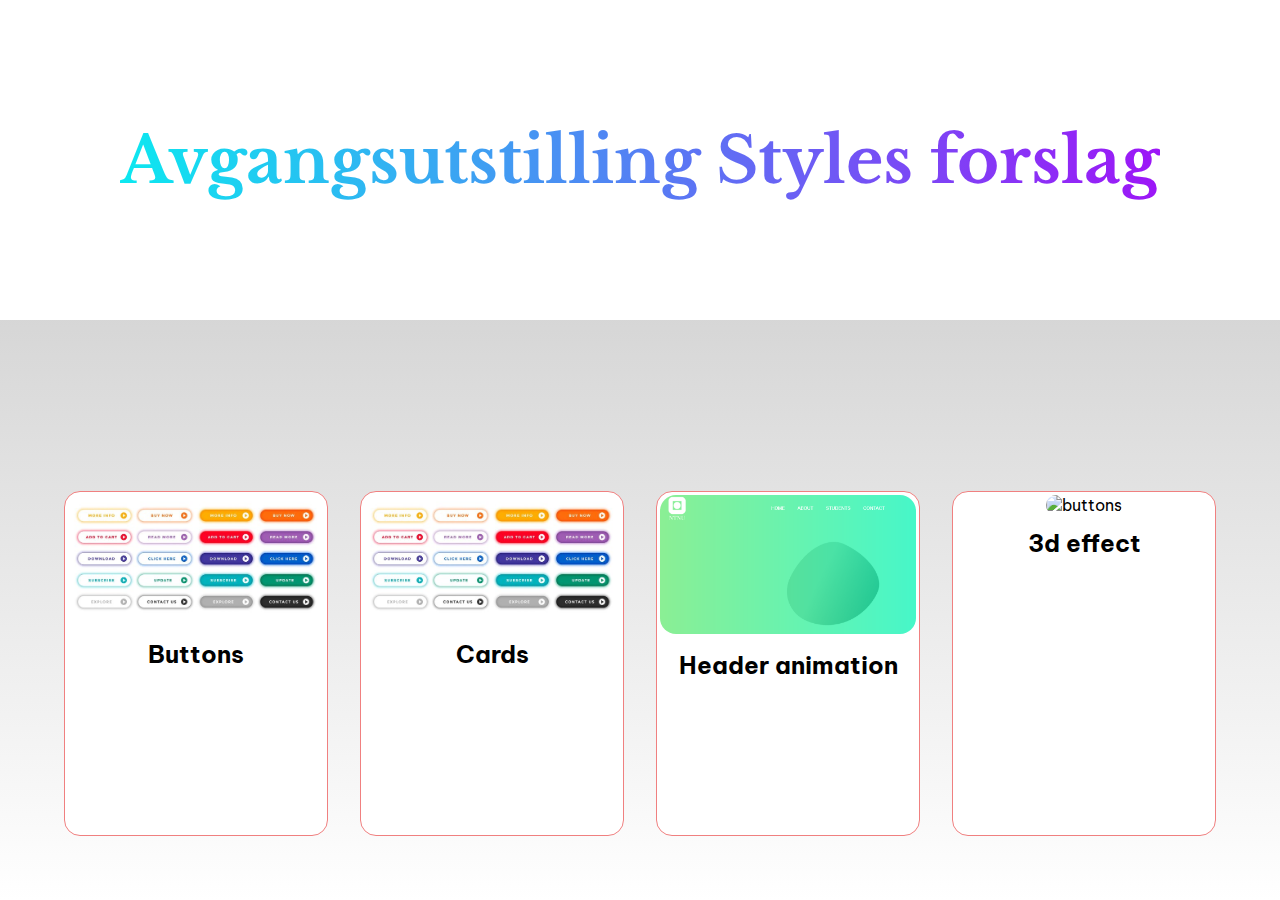
==== index.html @ 2708cb9b "PIXI 3D effect page" ====
<!DOCTYPE html>
<html lang="en">

<head>
    <meta charset="UTF-8">
    <meta http-equiv="X-UA-Compatible" content="IE=edge">
    <meta name="viewport" content="width=device-width, initial-scale=1.0">
    <link rel="stylesheet" href="styles.css">
    <title>ExhibitStyles</title>
</head>

<body>
    <header>
        <h1>Avgangsutstilling Styles forslag</h1>
    </header>
    <section id="main">
        <script>
            let pages = [
                {
                    title: 'buttons',
                    img: 'buttons_thumbnail.jpg'
                },
                {
                    title: 'cards',
                    img: 'buttons_thumbnail.jpg'
                },
                {
                    title: 'header_animation',
                    img: 'header_animation.png',
                    
                },
                {
                    title: '3d_effect',
                    img: '3d_effect.png',
                    
                },

            ]

            document.getElementById('main').innerHTML = pages.map(item =>
                `<div class="card">
                    <a href="pages/${item.title}">
                        <img alt="buttons" src="img/${item.img}" />
                        <h2>${item.title.charAt(0).toUpperCase() + item.title.slice(1).replace(/_/i, ' ')}</h2>
                    </a>
                </div>`
            ).join('')
        </script>
    </section>
</body>

</html>
---- styles.css ----
@import url("https://fonts.googleapis.com/css2?family=Be+Vietnam+Pro:wght@100;400&family=Josefin+Sans:wght@200&family=Libre+Baskerville:wght@700&family=Oswald:wght@200;500&family=Outfit:wght@200&family=Roboto+Mono:wght@100;400&display=swap");
* {
    margin: 0;
    padding: 0;
}
a {
    text-decoration: none;
    color: inherit;
}
body {
    background: linear-gradient(rgb(192, 192, 192), rgb(255, 255, 255));
    min-height: 100vh;
    display: grid;
}
header {
    height: 20rem;
    background: white;
    width: 100%;
    display: grid;
    text-align: center;
}
header h1 {
    margin: auto;
    font-family: "Libre Baskerville", serif;
    font-size: 4rem;
    background: linear-gradient(to right, rgb(12, 232, 240), rgb(157, 22, 247));
    -webkit-background-clip: text;
    -webkit-text-fill-color: transparent;
}
section {
    margin: 2rem 4rem;
    display: grid;
    gap: 2rem 2rem;
    grid-auto-columns: 1fr 1fr;
    grid-template-columns: 1fr 1fr 1fr 1fr;
    grid-template-rows: 1fr;
    grid-template-areas:
        ". . . ."
        ". . . .";
}
.card {
    position: relative;
    background: white;
    border: 1px solid lightcoral;
    border-radius: 1rem;
    padding: 0.2rem;
    display: grid;
    font-family: "Be Vietnam Pro", serif;
    text-align: center;
    transition: all 0.3s ease-in-out;
}
.card img {
    margin: 0 auto;
    border-radius: 1rem;
    width: 100%;
}
.card h2 {
    padding: 0.8rem;
    text-decoration: none;
}
.card:hover {
    transform: translate(3px, -3px);
    box-shadow: -3px 3px 15px rgba(0, 0, 0, 0.3);
}
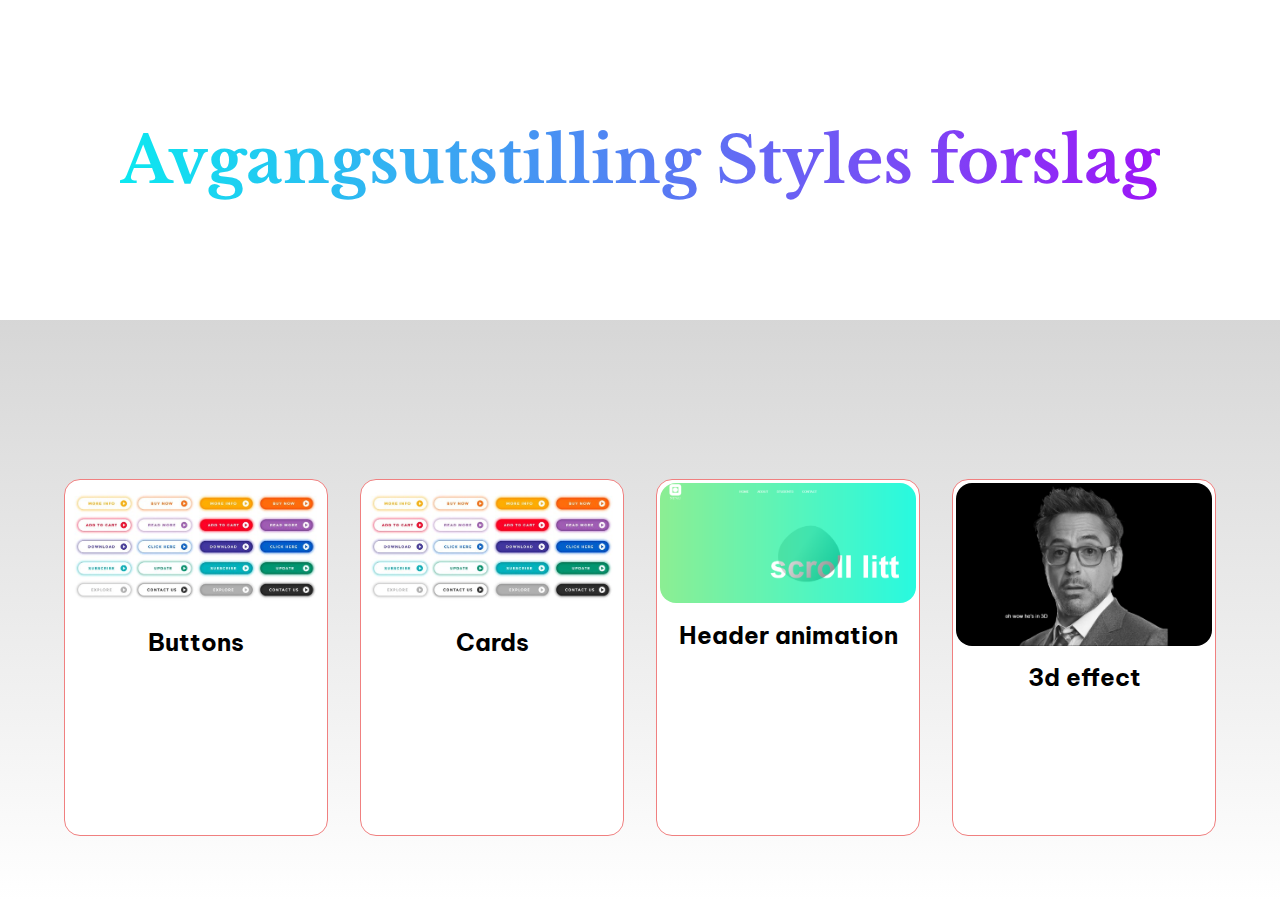
==== commit 06bb2641: "minor fixes" ====
--- a/index.html
+++ b/index.html
@@ -31,7 +31,7 @@
                 },
                 {
                     title: '3d_effect',
-                    img: '3d_effect.png',
+                    img: 'robert.png',
                     
                 },
 
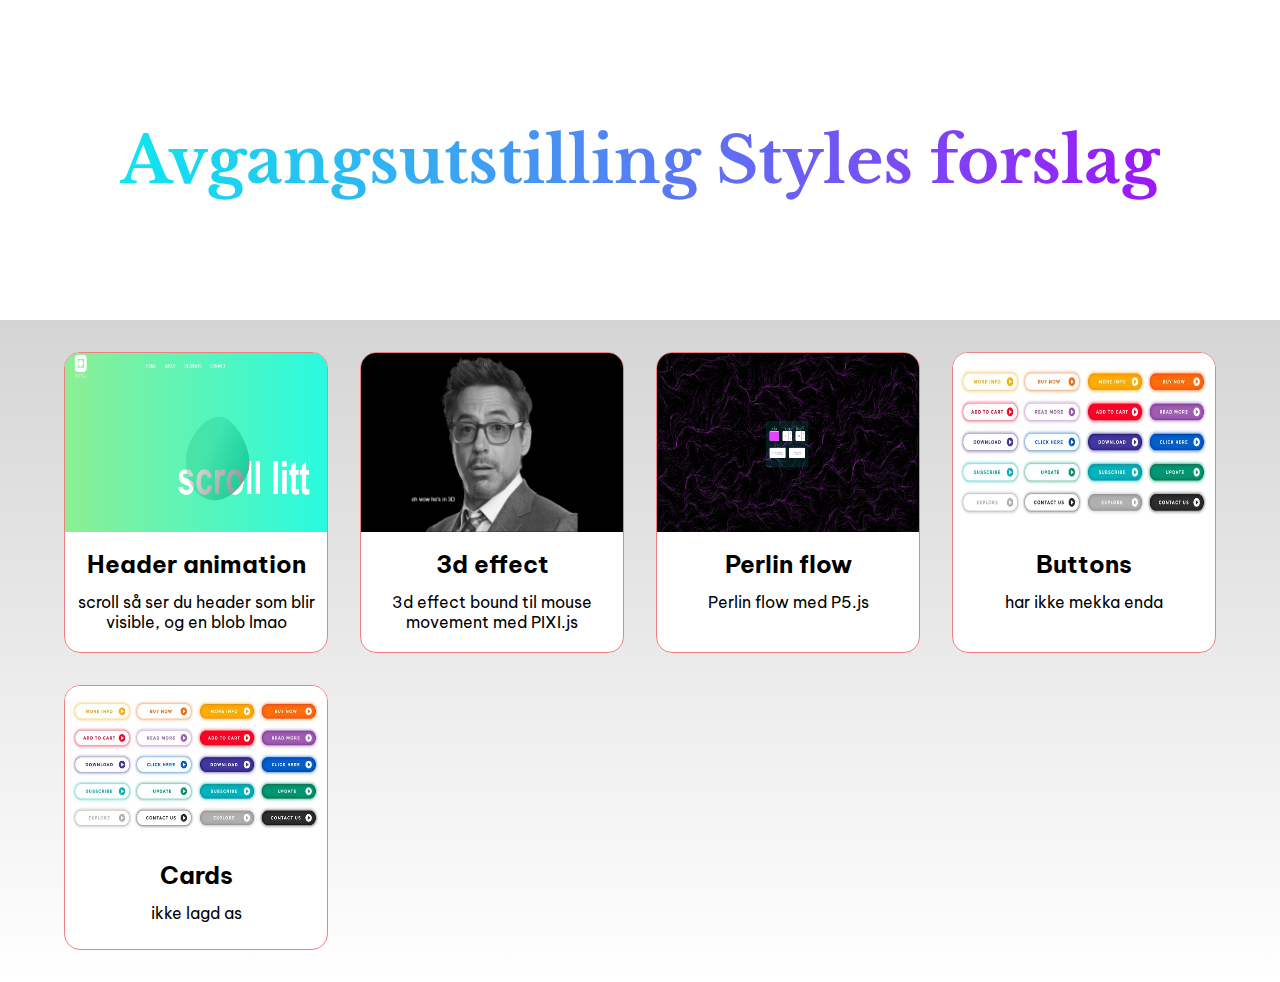
==== commit 88cee88e: "added wayfinding and some updated styles" ====
--- a/index.html
+++ b/index.html
@@ -5,6 +5,7 @@
     <meta charset="UTF-8">
     <meta http-equiv="X-UA-Compatible" content="IE=edge">
     <meta name="viewport" content="width=device-width, initial-scale=1.0">
+    <link rel="shortcut icon" type="image/jpg" href="../img/pixie.png" />
     <link rel="stylesheet" href="styles.css">
     <title>ExhibitStyles</title>
 </head>
@@ -17,22 +18,31 @@
         <script>
             let pages = [
                 {
-                    title: 'buttons',
-                    img: 'buttons_thumbnail.jpg'
-                },
-                {
-                    title: 'cards',
-                    img: 'buttons_thumbnail.jpg'
-                },
-                {
                     title: 'header_animation',
                     img: 'header_animation.png',
-                    
+                    desc: 'scroll så ser du header som blir visible, og en blob lmao'
                 },
                 {
                     title: '3d_effect',
                     img: 'robert.png',
-                    
+                    desc: '3d effect bound til mouse movement med PIXI.js'
+
+                },
+                {
+                    title: 'Perlin_flow',
+                    img: 'perlin.png',
+                    desc: 'Perlin flow med P5.js '
+
+                },
+                {
+                    title: 'buttons',
+                    img: 'buttons_thumbnail.jpg',
+                    desc: 'har ikke mekka enda'
+                },
+                {
+                    title: 'cards',
+                    img: 'buttons_thumbnail.jpg',
+                    desc: 'ikke lagd as'
                 },
 
             ]
@@ -41,7 +51,10 @@
                 `<div class="card">
                     <a href="pages/${item.title}">
                         <img alt="buttons" src="img/${item.img}" />
-                        <h2>${item.title.charAt(0).toUpperCase() + item.title.slice(1).replace(/_/i, ' ')}</h2>
+                        <div class="info">
+                            <h2>${item.title.charAt(0).toUpperCase() + item.title.slice(1).replace(/_/i, ' ')}</h2>
+                            <p>${item.desc}</p>
+                        </div>
                     </a>
                 </div>`
             ).join('')
--- a/styles.css
+++ b/styles.css
@@ -43,21 +43,30 @@
     background: white;
     border: 1px solid lightcoral;
     border-radius: 1rem;
-    padding: 0.2rem;
     display: grid;
     font-family: "Be Vietnam Pro", serif;
     text-align: center;
     transition: all 0.3s ease-in-out;
+    overflow: hidden;
 }
 .card img {
     margin: 0 auto;
-    border-radius: 1rem;
     width: 100%;
+    height: 60%;
+    user-drag: none;
+    -webkit-user-drag: none;
+    user-select: none;
+    -moz-user-select: none;
+    -webkit-user-select: none;
+    -ms-user-select: none;
 }
 .card h2 {
     padding: 0.8rem;
     text-decoration: none;
 }
+.info{
+    height: 8rem;
+}
 .card:hover {
     transform: translate(3px, -3px);
     box-shadow: -3px 3px 15px rgba(0, 0, 0, 0.3);
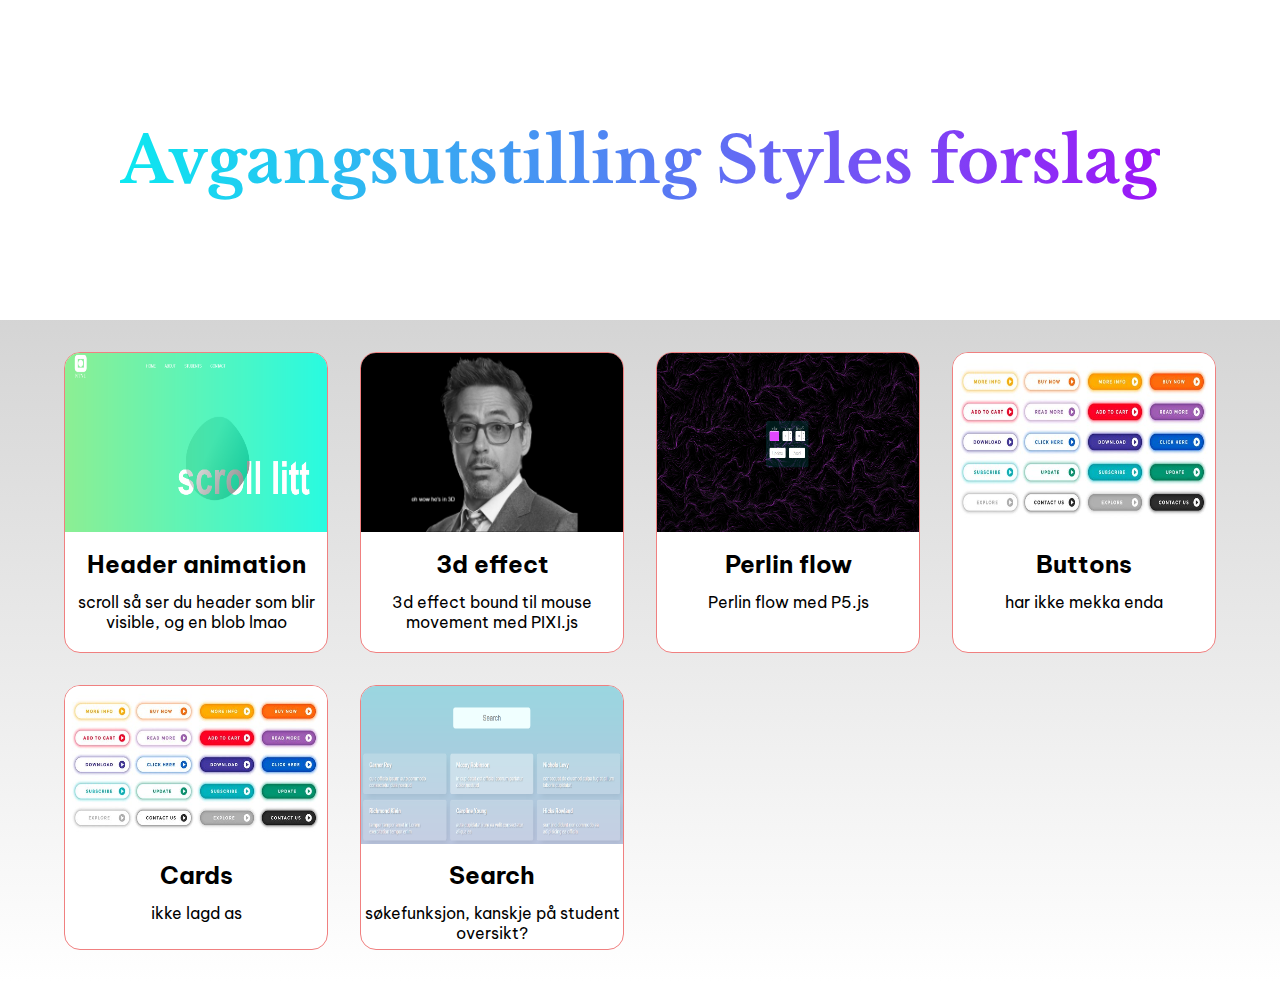
==== commit 3cd2a502: "added buttons page" ====
--- a/index.html
+++ b/index.html
@@ -20,36 +20,47 @@
                 {
                     title: 'header_animation',
                     img: 'header_animation.png',
-                    desc: 'scroll så ser du header som blir visible, og en blob lmao'
+                    desc: 'scroll så ser du header som blir visible, og en blob lmao',
+                    href:'pages/header_animation'
                 },
                 {
                     title: '3d_effect',
                     img: 'robert.png',
-                    desc: '3d effect bound til mouse movement med PIXI.js'
+                    desc: '3d effect bound til mouse movement med PIXI.js',
+                    href:'pages/3d_effect'
 
                 },
                 {
                     title: 'Perlin_flow',
                     img: 'perlin.png',
-                    desc: 'Perlin flow med P5.js '
+                    desc: 'Perlin flow med P5.js ',
+                    href:'pages/perlin_flow'
 
                 },
                 {
                     title: 'buttons',
                     img: 'buttons_thumbnail.jpg',
-                    desc: 'har ikke mekka enda'
+                    desc: 'har ikke mekka enda',
+                    href:'pages/buttons'
                 },
                 {
                     title: 'cards',
                     img: 'buttons_thumbnail.jpg',
-                    desc: 'ikke lagd as'
+                    desc: 'ikke lagd as',
+                    href:'pages/cards'
+                },
+                {
+                    title: 'search',
+                    img: 'search.png',
+                    desc: 'søkefunksjon, kanskje på student oversikt?',
+                    href:'https://simple-search-firebase.web.app/'
                 },
 
             ]
 
             document.getElementById('main').innerHTML = pages.map(item =>
                 `<div class="card">
-                    <a href="pages/${item.title}">
+                    <a href="${item.href}">
                         <img alt="buttons" src="img/${item.img}" />
                         <div class="info">
                             <h2>${item.title.charAt(0).toUpperCase() + item.title.slice(1).replace(/_/i, ' ')}</h2>
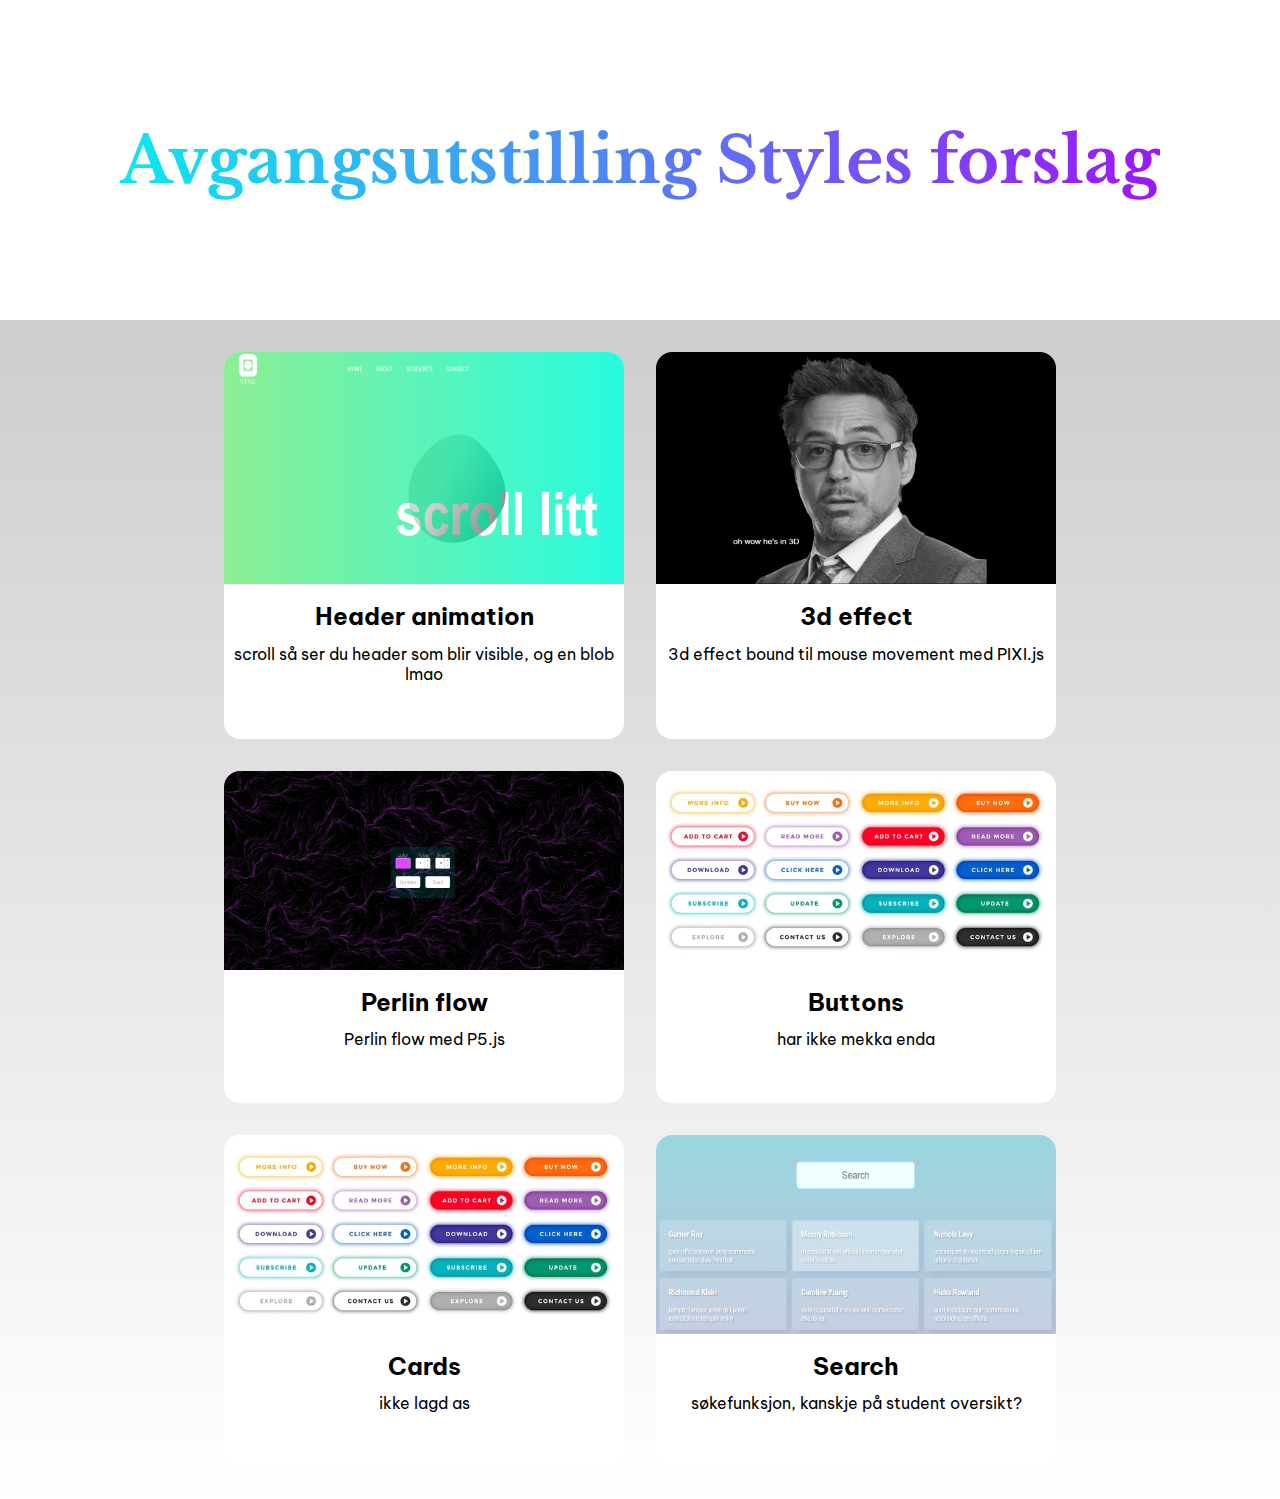
==== commit 7f1bfb56: "frontpage more responsive" ====
--- a/index.html
+++ b/index.html
@@ -14,51 +14,50 @@
     <header>
         <h1>Avgangsutstilling Styles forslag</h1>
     </header>
-    <section id="main">
+    <main id="content">
         <script>
             let pages = [
                 {
                     title: 'header_animation',
                     img: 'header_animation.png',
                     desc: 'scroll så ser du header som blir visible, og en blob lmao',
-                    href:'pages/header_animation'
+                    href: 'pages/header_animation'
                 },
                 {
                     title: '3d_effect',
                     img: 'robert.png',
                     desc: '3d effect bound til mouse movement med PIXI.js',
-                    href:'pages/3d_effect'
+                    href: 'pages/3d_effect'
 
                 },
                 {
                     title: 'Perlin_flow',
                     img: 'perlin.png',
                     desc: 'Perlin flow med P5.js ',
-                    href:'pages/perlin_flow'
+                    href: 'pages/perlin_flow'
 
                 },
                 {
                     title: 'buttons',
                     img: 'buttons_thumbnail.jpg',
                     desc: 'har ikke mekka enda',
-                    href:'pages/buttons'
+                    href: 'pages/buttons'
                 },
                 {
                     title: 'cards',
                     img: 'buttons_thumbnail.jpg',
                     desc: 'ikke lagd as',
-                    href:'pages/cards'
+                    href: 'pages/cards'
                 },
                 {
                     title: 'search',
                     img: 'search.png',
                     desc: 'søkefunksjon, kanskje på student oversikt?',
-                    href:'https://simple-search-firebase.web.app/'
+                    href: 'https://simple-search-firebase.web.app/'
                 },
 
             ]
-
-            document.getElementById('main').innerHTML = pages.map(item =>
+            document.getElementById('content').innerHTML = pages.map(item =>
                 `<div class="card">
                     <a href="${item.href}">
                         <img alt="buttons" src="img/${item.img}" />
@@ -70,7 +69,7 @@
                 </div>`
             ).join('')
         </script>
-    </section>
+    </main>
 </body>
 
 </html>--- a/styles.css
+++ b/styles.css
@@ -17,43 +17,37 @@
     background: white;
     width: 100%;
     display: grid;
-    text-align: center;
+    place-items: center;
 }
 header h1 {
-    margin: auto;
     font-family: "Libre Baskerville", serif;
     font-size: 4rem;
     background: linear-gradient(to right, rgb(12, 232, 240), rgb(157, 22, 247));
     -webkit-background-clip: text;
     -webkit-text-fill-color: transparent;
 }
-section {
-    margin: 2rem 4rem;
-    display: grid;
-    gap: 2rem 2rem;
-    grid-auto-columns: 1fr 1fr;
-    grid-template-columns: 1fr 1fr 1fr 1fr;
-    grid-template-rows: 1fr;
-    grid-template-areas:
-        ". . . ."
-        ". . . .";
+main {
+    margin: 1rem 1rem;
+    display: flex;
+    flex-wrap: wrap;
+    justify-self: center;
+    justify-content: center;
 }
 .card {
-    position: relative;
     background: white;
-    border: 1px solid lightcoral;
+    /* border: 1px solid lightcoral; */
     border-radius: 1rem;
-    display: grid;
     font-family: "Be Vietnam Pro", serif;
     text-align: center;
-    transition: all 0.3s ease-in-out;
+    transition: transform  0.3s ease-in-out, box-shadow  0.3s ease-in-out;
     overflow: hidden;
+    flex: 0 1 400px;
+    margin: 1rem;
 }
 .card img {
     margin: 0 auto;
     width: 100%;
     height: 60%;
-    user-drag: none;
     -webkit-user-drag: none;
     user-select: none;
     -moz-user-select: none;
@@ -64,7 +58,7 @@
     padding: 0.8rem;
     text-decoration: none;
 }
-.info{
+.info {
     height: 8rem;
 }
 .card:hover {
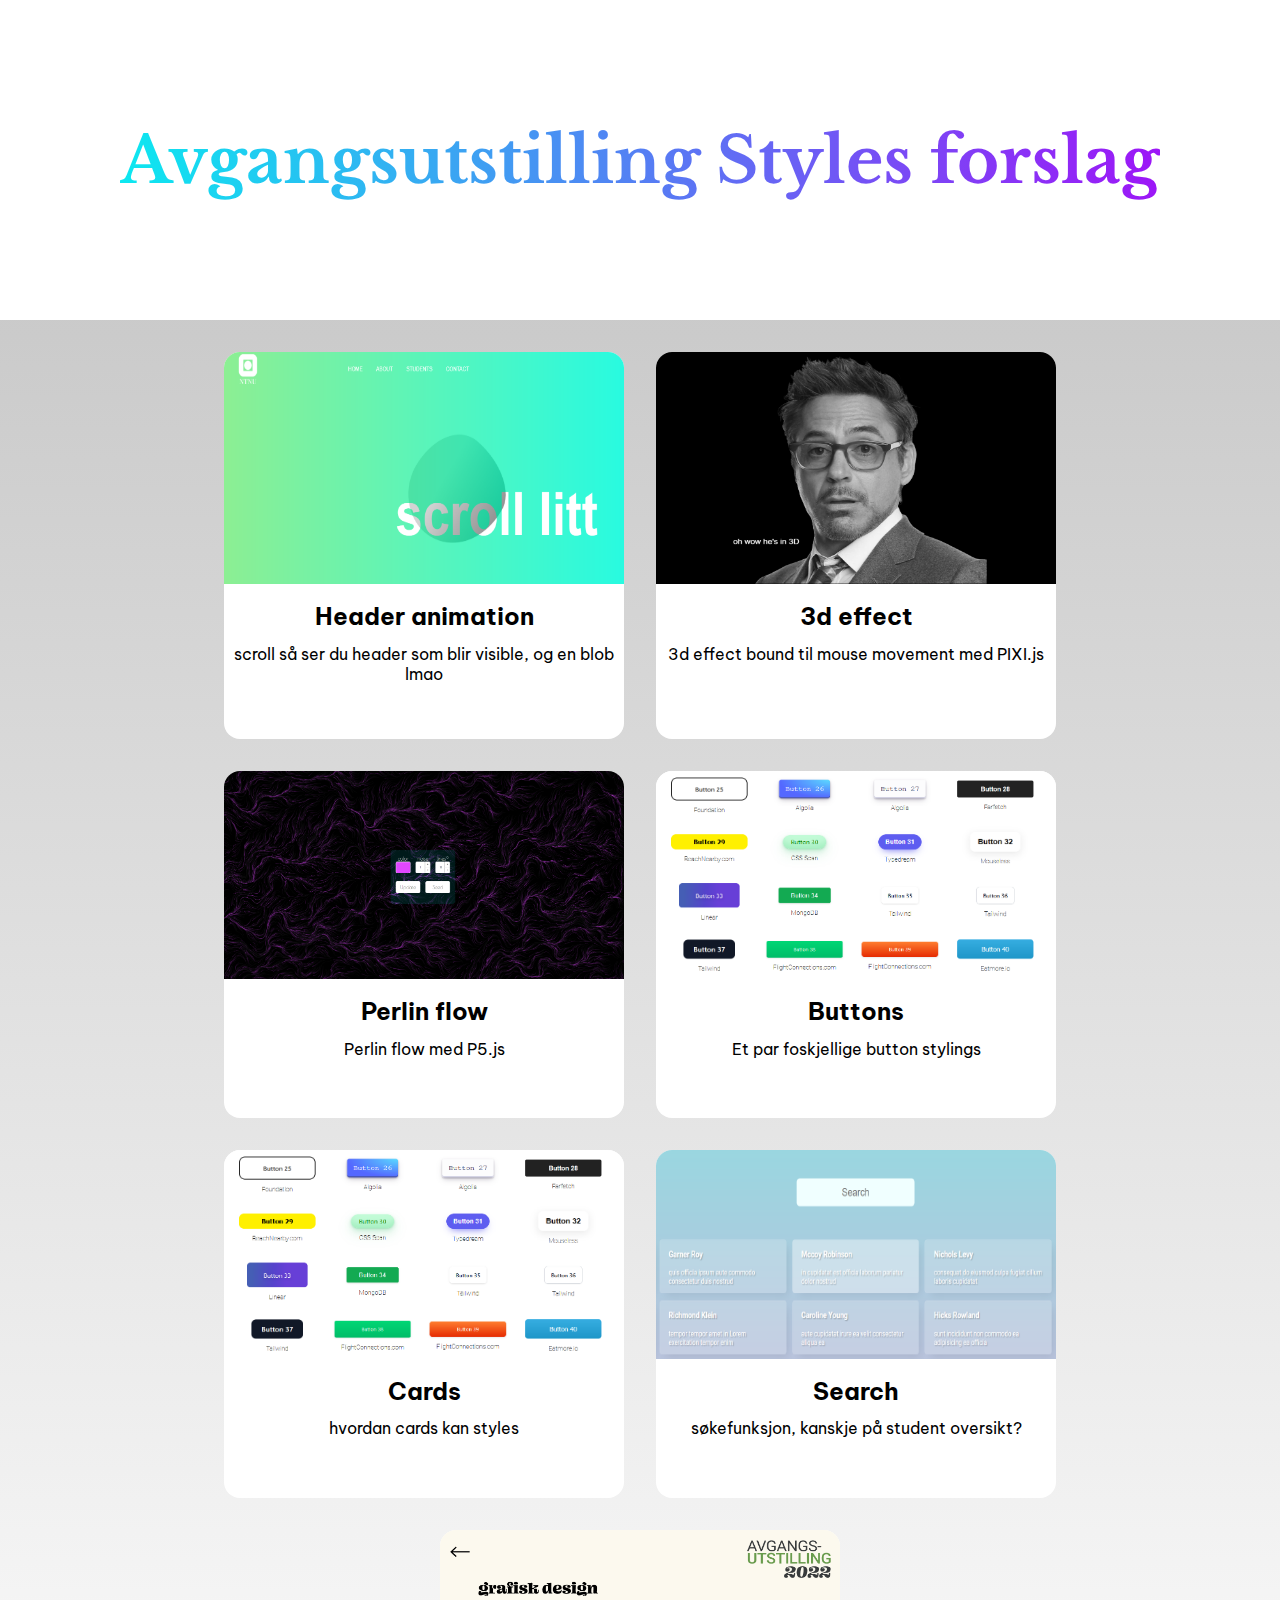
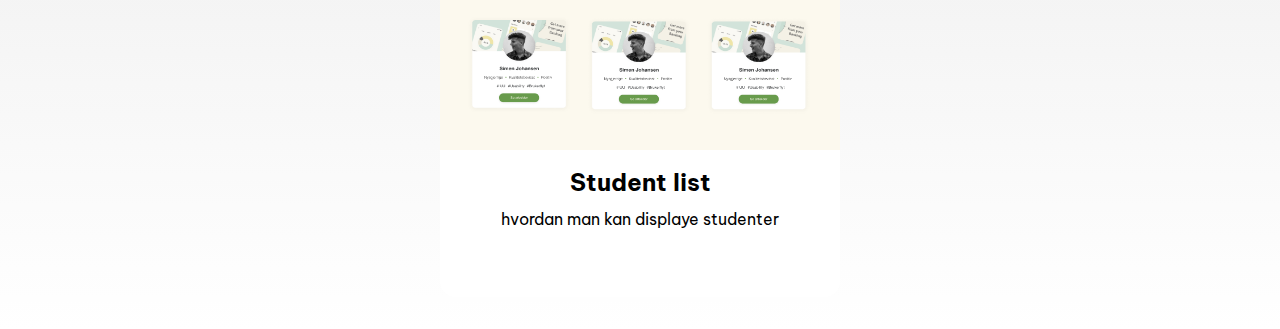
==== commit 6c8809ce: "students page with some card examples" ====
--- a/index.html
+++ b/index.html
@@ -39,14 +39,14 @@
                 },
                 {
                     title: 'buttons',
-                    img: 'buttons_thumbnail.jpg',
-                    desc: 'har ikke mekka enda',
+                    img: 'buttons_thumbnail.png',
+                    desc: 'Et par foskjellige button stylings',
                     href: 'pages/buttons'
                 },
                 {
                     title: 'cards',
-                    img: 'buttons_thumbnail.jpg',
-                    desc: 'ikke lagd as',
+                    img: 'buttons_thumbnail.png',
+                    desc: 'hvordan cards kan styles',
                     href: 'pages/cards'
                 },
                 {
@@ -54,6 +54,12 @@
                     img: 'search.png',
                     desc: 'søkefunksjon, kanskje på student oversikt?',
                     href: 'https://simple-search-firebase.web.app/'
+                },
+                {
+                    title: 'Student list',
+                    img: 'students.png',
+                    desc: 'hvordan man kan displaye studenter',
+                    href: 'pages/students'
                 },
 
             ]
--- a/styles.css
+++ b/styles.css
@@ -22,6 +22,7 @@
 header h1 {
     font-family: "Libre Baskerville", serif;
     font-size: 4rem;
+    text-align: center;
     background: linear-gradient(to right, rgb(12, 232, 240), rgb(157, 22, 247));
     -webkit-background-clip: text;
     -webkit-text-fill-color: transparent;
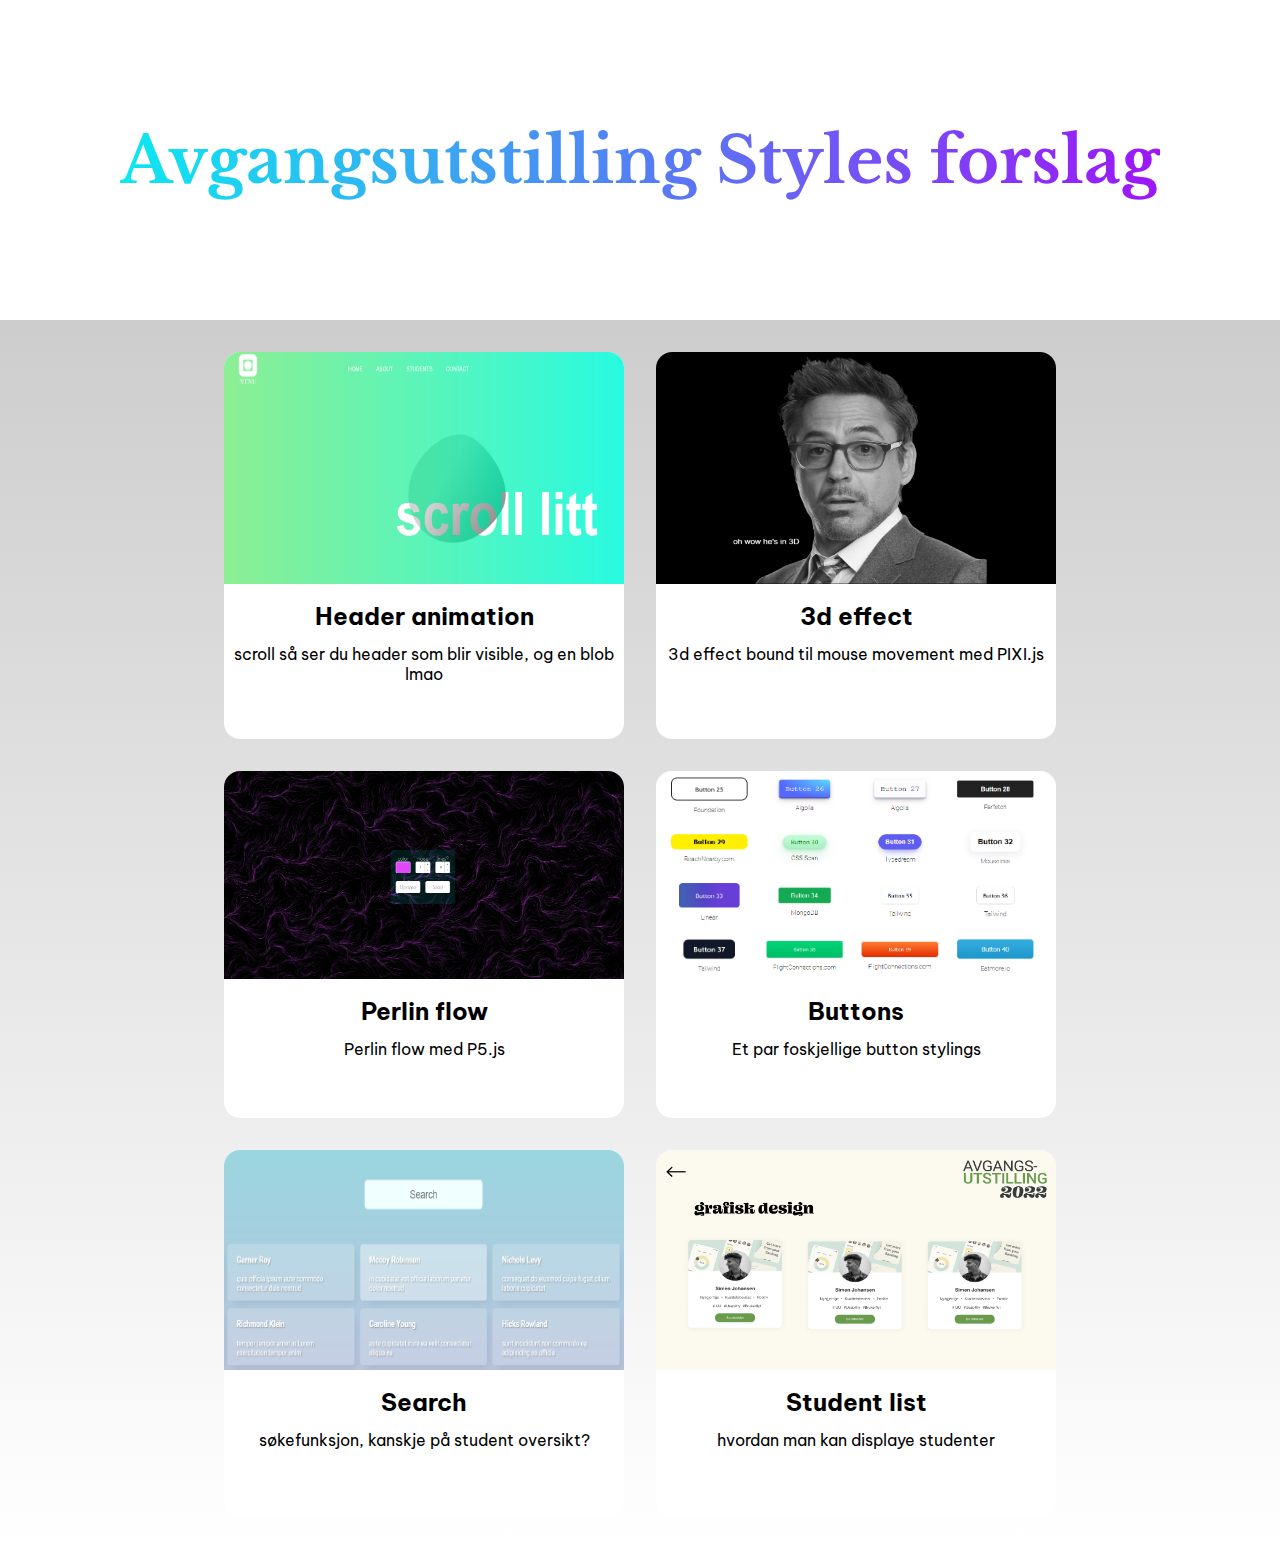
==== commit fd5cbcf8: "cards removed from main page" ====
--- a/index.html
+++ b/index.html
@@ -44,12 +44,6 @@
                     href: 'pages/buttons'
                 },
                 {
-                    title: 'cards',
-                    img: 'buttons_thumbnail.png',
-                    desc: 'hvordan cards kan styles',
-                    href: 'pages/cards'
-                },
-                {
                     title: 'search',
                     img: 'search.png',
                     desc: 'søkefunksjon, kanskje på student oversikt?',
